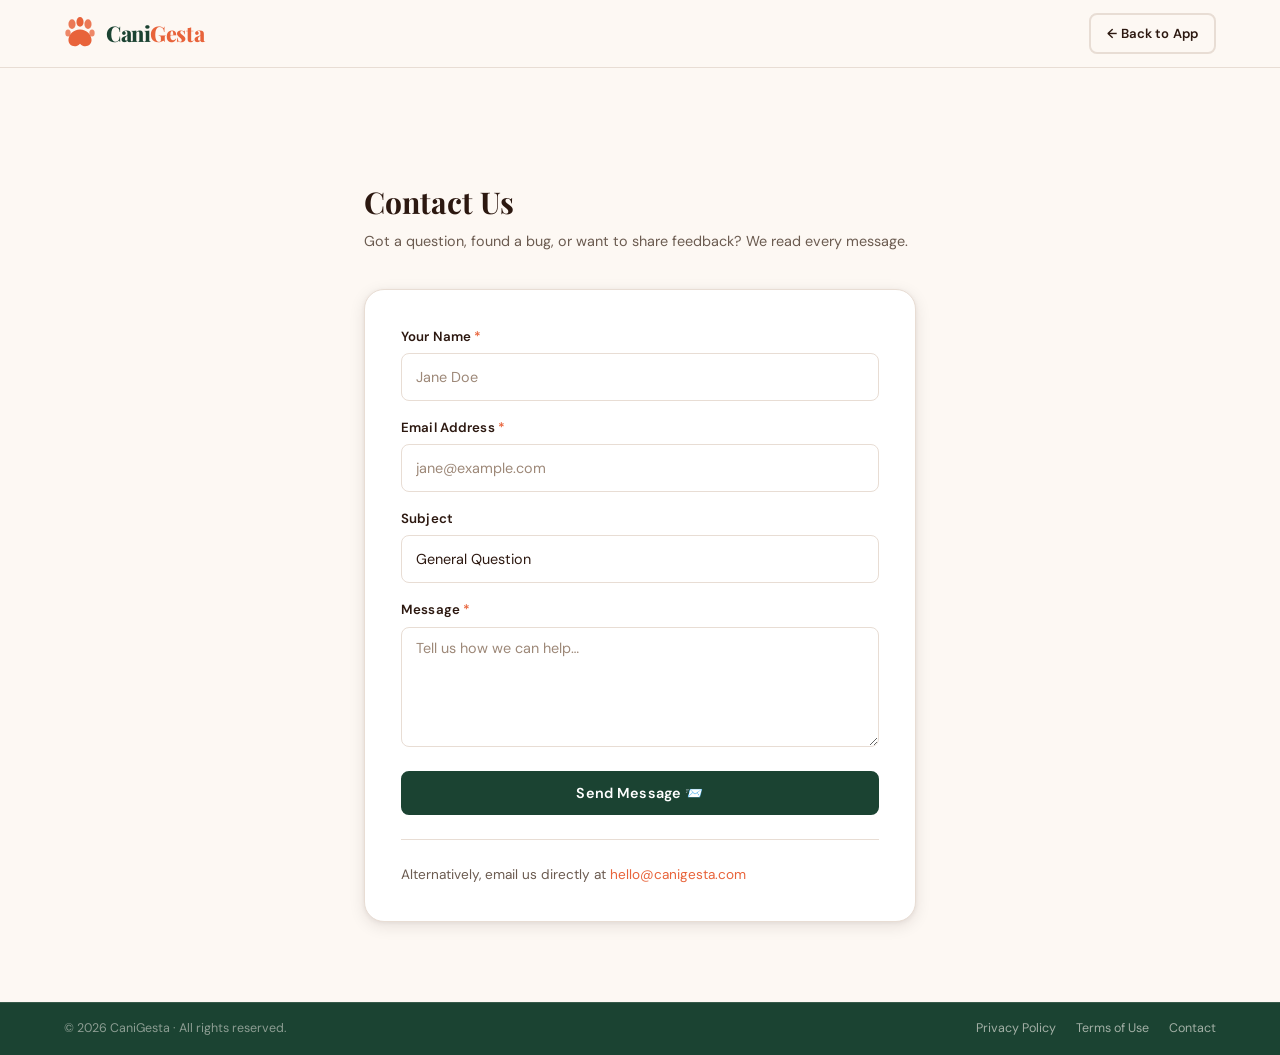
==== contact.html @ 827535c0 "fix: auth localStorage wiring, PDF export jsPDF, dynamic checklist with dates, sticky nav + mobile h" ====
<!DOCTYPE html>
<html lang="en">
<head>
  <meta charset="UTF-8">
  <meta name="viewport" content="width=device-width, initial-scale=1.0">
  <title>Contact Us — CaniGesta</title>
  <meta name="description" content="Get in touch with the CaniGesta team. Send us a message about your experience or any questions.">
  <link rel="canonical" href="https://dog-pregnancy-calculator.vercel.app/contact.html">
  <link rel="preconnect" href="https://fonts.googleapis.com">
  <link href="https://fonts.googleapis.com/css2?family=DM+Sans:wght@400;500;600&family=Playfair+Display:wght@700&display=swap" rel="stylesheet">
  <link rel="stylesheet" href="app.css">
</head>
<body class="light-mode">
  <nav class="navbar">
    <div class="nav-container">
      <a href="index.html" class="nav-logo" style="text-decoration:none;">
        <svg class="logo-paw" viewBox="0 0 36 36" fill="none" xmlns="http://www.w3.org/2000/svg">
          <ellipse cx="9" cy="8" rx="4" ry="5.5" fill="currentColor" opacity="0.85"/>
          <ellipse cx="18" cy="5.5" rx="4" ry="5.5" fill="currentColor"/>
          <ellipse cx="27" cy="8" rx="4" ry="5.5" fill="currentColor" opacity="0.85"/>
          <path d="M18 14C10.5 14 5 20 5 26C5 30 8 33 12 33C14 33 16 32 18 30C20 32 22 33 24 33C28 33 31 30 31 26C31 20 25.5 14 18 14Z" fill="currentColor"/>
          <ellipse cx="4.5" cy="18" rx="3" ry="4" fill="currentColor" opacity="0.75"/>
          <ellipse cx="31.5" cy="18" rx="3" ry="4" fill="currentColor" opacity="0.75"/>
        </svg>
        <span class="logo-text">Cani<span class="logo-accent">Gesta</span></span>
      </a>
      <a href="index.html" class="btn btn-ghost btn-sm" style="margin-left:auto;">← Back to App</a>
    </div>
  </nav>

  <main class="container" style="padding-top: calc(var(--nav-height) + 48px); padding-bottom: 80px; max-width: 600px;">
    <h1 style="margin-bottom: 8px;">Contact Us</h1>
    <p class="text-sub" style="margin-bottom: 36px;">Got a question, found a bug, or want to share feedback? We read every message.</p>

    <div class="panel-card card-shadow" style="padding: 36px;">
      <!-- Formspree endpoint — replace YOUR_FORM_ID with real Formspree ID -->
      <form id="contact-form" action="https://formspree.io/f/xkgwppbz" method="POST" class="calc-form">
        <div class="form-group">
          <label for="contact-name" class="form-label">Your Name <span class="required">*</span></label>
          <input type="text" id="contact-name" name="name" class="form-control" placeholder="Jane Doe" required>
        </div>
        <div class="form-group">
          <label for="contact-email" class="form-label">Email Address <span class="required">*</span></label>
          <input type="email" id="contact-email" name="email" class="form-control" placeholder="jane@example.com" required>
        </div>
        <div class="form-group">
          <label for="contact-subject" class="form-label">Subject</label>
          <select id="contact-subject" name="subject" class="form-control">
            <option value="General Question">General Question</option>
            <option value="Bug Report">Bug Report</option>
            <option value="Feature Request">Feature Request</option>
            <option value="PRO Billing">PRO Billing</option>
            <option value="Other">Other</option>
          </select>
        </div>
        <div class="form-group">
          <label for="contact-message" class="form-label">Message <span class="required">*</span></label>
          <textarea id="contact-message" name="message" class="form-control" rows="5" placeholder="Tell us how we can help…" required style="resize:vertical; min-height: 120px;"></textarea>
        </div>
        <button type="submit" class="btn btn-primary btn-full" style="margin-top: 8px;">Send Message 📨</button>
      </form>

      <div id="contact-success" class="email-success" style="display:none; margin-top: 16px;">
        🎉 <strong>Message sent!</strong> We'll get back to you within 24–48 hours.
      </div>

      <div style="margin-top: 24px; padding-top: 24px; border-top: 1px solid var(--color-border);">
        <p style="font-size: 0.85rem; color: var(--color-text-sub);">Alternatively, email us directly at <a href="mailto:hello@canigesta.com">hello@canigesta.com</a></p>
      </div>
    </div>
  </main>

  <footer class="site-footer" style="margin-top: 0;">
    <div class="footer-bottom">
      <div class="container footer-bottom-inner">
        <span>© 2026 CaniGesta · All rights reserved.</span>
        <div class="footer-bottom-links">
          <a href="privacy.html">Privacy Policy</a>
          <a href="terms.html">Terms of Use</a>
          <a href="contact.html">Contact</a>
        </div>
      </div>
    </div>
  </footer>

  <script>
    const saved = localStorage.getItem('cg_theme');
    if (saved === 'dark') document.body.classList.add('dark-mode');

    document.getElementById('contact-form').addEventListener('submit', function(e) {
      const btn = this.querySelector('button[type="submit"]');
      btn.textContent = 'Sending…';
      btn.disabled = true;
      // Show success after Formspree redirects (if AJAX not supported, it redirects)
      // For client-side success message:
      setTimeout(() => {
        this.style.display = 'none';
        document.getElementById('contact-success').style.display = 'block';
      }, 1000);
    });
  </script>
</body>
</html>
---- app.css ----
/* ================================================================
   CaniGesta — Premium Design System
   Items: 24 (dark mode), 37 (fonts), 38 (colors), 39 (a11y),
          40 (transitions), 41 (mobile), 42 (animations), 23 (print)
================================================================ */

/* ── FONTS ── */
@import url('https://fonts.googleapis.com/css2?family=DM+Sans:ital,opsz,wght@0,9..40,300;0,9..40,400;0,9..40,500;0,9..40,600;0,9..40,700;1,9..40,400&family=Playfair+Display:ital,wght@0,400;0,600;0,700;0,800;1,400;1,700&display=swap');

/* ── DESIGN TOKENS (Item 38) ── */
:root {
  /* Brand Colors */
  --color-primary:      #1B4332;
  --color-primary-dark: #0f2d20;
  --color-primary-light:#2d6a4f;
  --color-accent:       #E8633A;
  --color-accent-dark:  #c44f28;
  --color-accent-light: #f0845e;

  /* Background & Surface */
  --color-bg:           #FDF8F3;
  --color-bg-alt:       #F5EDE4;
  --color-surface:      #FFFFFF;
  --color-surface-alt:  #FDF8F3;
  --color-cream:        #FDF8F3;
  --color-cream-dark:   #EDE3DA;

  /* Text */
  --color-text:         #2C1810;
  --color-text-sub:     #6B5B50;
  --color-text-muted:   #9D8878;
  --color-text-inverse: #FDF8F3;

  /* Border */
  --color-border:       #E8DDD4;
  --color-border-light: #F0E8E0;

  /* Semantic */
  --color-green:        #1B4332;
  --color-orange:       #E8633A;
  --color-gold:         #D4A843;
  --color-blue:         #2D5986;
  --color-error:        #C0392B;
  --color-success:      #27AE60;

  /* Shadows */
  --shadow-sm:  0 1px 4px rgba(44,24,16,0.08), 0 0 1px rgba(44,24,16,0.04);
  --shadow-md:  0 4px 16px rgba(44,24,16,0.10), 0 1px 4px rgba(44,24,16,0.06);
  --shadow-lg:  0 8px 32px rgba(44,24,16,0.12), 0 2px 8px rgba(44,24,16,0.08);
  --shadow-xl:  0 20px 60px rgba(44,24,16,0.16), 0 4px 16px rgba(44,24,16,0.10);

  /* Layout */
  --nav-height:    68px;
  --radius-sm:     8px;
  --radius-md:     14px;
  --radius-lg:     20px;
  --radius-xl:     28px;
  --radius-full:   999px;
  --container-max: 1200px;
  --gap-sm:        12px;
  --gap-md:        24px;
  --gap-lg:        40px;

  /* Transitions (Item 40) */
  --transition:     all 0.2s ease;
  --transition-slow: all 0.35s cubic-bezier(0.4,0,0.2,1);
}

/* ── DARK MODE TOKENS (Item 24, 15) ── */
body.dark-mode {
  --color-bg:           #0F1A16;
  --color-bg-alt:       #111d14;
  --color-surface:      #1A2E25;
  --color-surface-alt:  #1C3526;
  --color-cream:        #1A2E25;
  --color-cream-dark:   #0f1e13;

  --color-text:         #F0EBE3;
  --color-text-sub:     #A8B8A0;
  --color-text-muted:   #7A9070;
  --color-text-inverse: #0F1A16;

  --color-border:       #2A4535;
  --color-border-light: #1C3526;

  --color-primary-light:#3d8a60;
  --color-cream-dark:   #162B1E;

  --shadow-sm:  0 1px 4px rgba(0,0,0,0.30);
  --shadow-md:  0 4px 16px rgba(0,0,0,0.35);
  --shadow-lg:  0 8px 32px rgba(0,0,0,0.40);
  --shadow-xl:  0 20px 60px rgba(0,0,0,0.50);
}

/* ── RESET ── */
*, *::before, *::after {
  box-sizing: border-box;
  margin: 0;
  padding: 0;
}

html {
  scroll-behavior: smooth;
  -webkit-text-size-adjust: 100%;
}

body {
  font-family: 'DM Sans', system-ui, -apple-system, sans-serif;
  font-size: 15px;
  line-height: 1.6;
  color: var(--color-text);
  background-color: var(--color-bg);
  transition: background-color 0.3s ease, color 0.3s ease;
  min-height: 100vh;
  padding-top: var(--nav-height);
}

h1, h2, h3, h4, h5, h6 {
  font-family: 'Playfair Display', Georgia, serif;
  font-weight: 700;
  line-height: 1.25;
  color: var(--color-text);
}

a { color: var(--color-accent); text-decoration: none; transition: var(--transition); }
a:hover { color: var(--color-accent-dark); }

button { font-family: 'DM Sans', sans-serif; cursor: pointer; border: none; background: none; }
input, select, textarea { font-family: 'DM Sans', sans-serif; }

img { max-width: 100%; height: auto; display: block; }

/* ── UTILITIES ── */
.container {
  max-width: var(--container-max);
  margin-inline: auto;
  padding-inline: 24px;
}

.text-center { text-align: center; }
.text-sub { color: var(--color-text-sub); font-size: 0.9rem; }
.flex { display: flex; }
.flex-center { display: flex; align-items: center; justify-content: center; }

.card-shadow {
  box-shadow: var(--shadow-md);
}

/* ── BADGE ── */
.badge {
  display: inline-flex;
  align-items: center;
  background: var(--color-primary);
  color: #fff;
  font-size: 0.75rem;
  font-weight: 700;
  padding: 3px 10px;
  border-radius: var(--radius-full);
  letter-spacing: 0.03em;
}

/* ── BUTTONS (Item 39: min 44px) ── */
.btn {
  display: inline-flex;
  align-items: center;
  justify-content: center;
  gap: 7px;
  min-height: 44px;
  padding: 11px 22px;
  border-radius: var(--radius-sm);
  font-size: 0.9rem;
  font-weight: 600;
  font-family: 'DM Sans', sans-serif;
  cursor: pointer;
  border: 2px solid transparent;
  transition: var(--transition);
  white-space: nowrap;
  text-decoration: none;
  letter-spacing: 0.01em;
}

.btn-sm { min-height: 38px; padding: 8px 16px; font-size: 0.82rem; }
.btn-lg { min-height: 52px; padding: 14px 30px; font-size: 1rem; }
.btn-full { width: 100%; }

.btn-primary {
  background: var(--color-primary);
  color: #fff;
  border-color: var(--color-primary);
}
.btn-primary:hover {
  background: var(--color-primary-dark);
  border-color: var(--color-primary-dark);
  transform: translateY(-1px);
  box-shadow: 0 6px 20px rgba(27,67,50,0.3);
}

.btn-accent {
  background: var(--color-accent);
  color: #fff;
  border-color: var(--color-accent);
}
.btn-accent:hover {
  background: var(--color-accent-dark);
  border-color: var(--color-accent-dark);
  transform: translateY(-1px);
  box-shadow: 0 6px 20px rgba(232,99,58,0.35);
}

.btn-ghost {
  background: transparent;
  color: var(--color-text);
  border-color: var(--color-border);
}
.btn-ghost:hover {
  background: var(--color-cream-dark);
  border-color: var(--color-text-sub);
}

.btn-pro {
  background: linear-gradient(135deg, var(--color-gold) 0%, #B8860B 100%);
  color: #fff;
  border: none;
  box-shadow: 0 2px 8px rgba(212,168,67,0.4);
}
.btn-pro:hover {
  transform: translateY(-1px);
  box-shadow: 0 5px 16px rgba(212,168,67,0.5);
}

.btn-close-modal { /* alias */ }

/* link buttons */
.link-btn {
  background: none;
  border: none;
  color: var(--color-accent);
  font-size: 0.85rem;
  cursor: pointer;
  padding: 0;
  font-family: 'DM Sans', sans-serif;
  transition: var(--transition);
  text-decoration: underline;
}
.link-btn:hover { color: var(--color-accent-dark); }

/* ============================================================
   NAVBAR (Items 1, 2, 6, 7)
============================================================ */
.navbar {
  position: fixed;
  top: 0;
  left: 0;
  width: 100%;
  z-index: 1000;
  height: var(--nav-height);
  background: rgba(253,248,243,0.92);
  backdrop-filter: blur(12px) saturate(180%);
  -webkit-backdrop-filter: blur(12px) saturate(180%);
  border-bottom: 1px solid var(--color-border);
  transition: background 0.3s ease, border-color 0.3s ease;
}

body.dark-mode .navbar {
  background: rgba(13,31,23,0.90);
  border-bottom-color: var(--color-border);
}

.nav-container {
  display: flex;
  align-items: center;
  gap: 16px;
  max-width: var(--container-max);
  margin-inline: auto;
  padding-inline: 24px;
  height: 100%;
}

/* Logo */
.nav-logo {
  display: flex;
  align-items: center;
  gap: 10px;
  cursor: pointer;
  text-decoration: none;
  flex-shrink: 0;
}
.logo-paw {
  width: 32px;
  height: 32px;
  color: var(--color-accent);
  transition: transform 0.3s ease;
}
.nav-logo:hover .logo-paw { transform: rotate(-12deg) scale(1.1); }
.logo-text {
  font-family: 'Playfair Display', serif;
  font-weight: 800;
  font-size: 1.35rem;
  color: var(--color-primary);
  letter-spacing: -0.02em;
}
body.dark-mode .logo-text { color: var(--color-text); }
.logo-accent { color: var(--color-accent); }

/* Nav Links */
.nav-links {
  display: flex;
  align-items: center;
  gap: 4px;
  flex: 1;
  margin-left: 8px;
}

.nav-link {
  background: none;
  border: none;
  color: var(--color-text-sub);
  font-size: 0.875rem;
  font-weight: 500;
  font-family: 'DM Sans', sans-serif;
  padding: 7px 14px;
  border-radius: var(--radius-sm);
  cursor: pointer;
  transition: var(--transition);
  white-space: nowrap;
  min-height: 36px;
}
.nav-link:hover { color: var(--color-text); background: var(--color-cream-dark); }
.nav-link.active {
  color: var(--color-primary);
  font-weight: 600;
  background: rgba(27,67,50,0.09);
}
body.dark-mode .nav-link.active {
  color: #7dd3a8;
  background: rgba(125,211,168,0.12);
}

/* Nav Actions */
.nav-actions {
  display: flex;
  align-items: center;
  gap: 8px;
  flex-shrink: 0;
}

.auth-box {
  display: flex;
  align-items: center;
  gap: 8px;
}

/* Auth User State */
.auth-user-pill {
  display: flex;
  align-items: center;
  gap: 8px;
}
.user-avatar-initials {
  width: 34px;
  height: 34px;
  border-radius: 50%;
  background: var(--color-primary);
  color: #fff;
  font-weight: 700;
  font-size: 0.8rem;
  display: flex;
  align-items: center;
  justify-content: center;
  cursor: pointer;
  letter-spacing: 0.05em;
}
.user-name-display {
  font-weight: 600;
  font-size: 0.85rem;
  color: var(--color-text);
}

/* Theme Toggle */
.theme-toggle {
  width: 38px;
  height: 38px;
  border-radius: var(--radius-full);
  background: var(--color-cream-dark);
  border: 1px solid var(--color-border);
  display: flex;
  align-items: center;
  justify-content: center;
  cursor: pointer;
  transition: var(--transition);
  color: var(--color-text);
  flex-shrink: 0;
}
.theme-toggle:hover { background: var(--color-border); transform: scale(1.08); }
.theme-toggle svg { width: 17px; height: 17px; }

/* Hamburger */
.hamburger {
  display: none;
  flex-direction: column;
  gap: 5px;
  width: 38px;
  height: 38px;
  align-items: center;
  justify-content: center;
  border-radius: var(--radius-sm);
  border: 1px solid var(--color-border);
  background: var(--color-surface);
  cursor: pointer;
  flex-shrink: 0;
}
.hamburger span {
  display: block;
  width: 20px;
  height: 2px;
  background: var(--color-text);
  border-radius: 2px;
  transition: var(--transition);
}

/* Mobile Menu Drawer */
.mobile-menu {
  display: none;
  flex-direction: column;
  background: var(--color-surface);
  border-top: 1px solid var(--color-border);
  padding: 12px 24px 20px;
  gap: 4px;
}
.mobile-menu.open { display: flex; }
.mobile-menu .nav-link {
  text-align: left;
  padding: 10px 14px;
  font-size: 1rem;
}
.mobile-divider {
  border: none;
  border-top: 1px solid var(--color-border);
  margin: 8px 0;
}
.mobile-auth-box {
  display: flex;
  gap: 10px;
  padding-top: 4px;
}
.mobile-auth-box .btn { flex: 1; }

/* ============================================================
   HERO SECTION (Item 25, 42)
============================================================ */
.hero-section {
  position: relative;
  padding-top: 40px;
  padding-bottom: 72px;
  overflow: hidden;
  background: linear-gradient(165deg, #FDF8F3 0%, #F0E8DC 50%, #E8DDD4 100%);
}

body.dark-mode .hero-section {
  background: linear-gradient(165deg, #0D1F17 0%, #111d14 50%, #0a1810 100%);
}

.hero-bg-pattern {
  position: absolute;
  inset: 0;
  background-image:
    radial-gradient(circle at 20% 30%, rgba(232,99,58,0.07) 0%, transparent 50%),
    radial-gradient(circle at 80% 70%, rgba(27,67,50,0.06) 0%, transparent 50%);
  pointer-events: none;
}

.hero-container {
  display: grid;
  grid-template-columns: 1fr 1fr;
  gap: 48px;
  align-items: center;
}

.hero-content { }

.hero-badge {
  display: inline-flex;
  align-items: center;
  gap: 8px;
  background: rgba(27,67,50,0.09);
  border: 1px solid rgba(27,67,50,0.18);
  color: var(--color-primary);
  font-size: 0.78rem;
  font-weight: 600;
  padding: 6px 14px;
  border-radius: var(--radius-full);
  margin-bottom: 20px;
  letter-spacing: 0.04em;
  text-transform: uppercase;
}
body.dark-mode .hero-badge {
  background: rgba(125,211,168,0.12);
  border-color: rgba(125,211,168,0.25);
  color: #7dd3a8;
}
.badge-dot {
  width: 7px; height: 7px;
  background: var(--color-accent);
  border-radius: 50%;
  animation: pulse-dot 2s infinite;
}
@keyframes pulse-dot {
  0%, 100% { opacity: 1; transform: scale(1); }
  50% { opacity: 0.6; transform: scale(0.75); }
}

.hero-headline {
  font-family: 'Playfair Display', serif;
  font-size: clamp(2.2rem, 5vw, 3.4rem);
  font-weight: 800;
  color: var(--color-text);
  line-height: 1.15;
  letter-spacing: -0.02em;
  margin-bottom: 18px;
}

.hero-subheadline {
  font-size: 1.05rem;
  color: var(--color-text-sub);
  line-height: 1.7;
  max-width: 500px;
  margin-bottom: 28px;
}

.hero-cta-row {
  display: flex;
  gap: 12px;
  flex-wrap: wrap;
  margin-bottom: 28px;
}

.social-proof {
  display: flex;
  align-items: center;
  gap: 12px;
}
.avatar-stack {
  display: flex;
}
.avatar-mini {
  width: 32px; height: 32px;
  background: var(--color-primary);
  border: 2px solid var(--color-bg);
  border-radius: 50%;
  font-size: 0.9rem;
  display: flex;
  align-items: center;
  justify-content: center;
  margin-left: -8px;
}
.avatar-stack .avatar-mini:first-child { margin-left: 0; }
.proof-text { font-size: 0.875rem; color: var(--color-text-sub); }
.proof-text strong { color: var(--color-text); }

/* Hero Graphic */
.hero-graphic {
  position: relative;
  display: flex;
  align-items: center;
  justify-content: center;
}

.hero-paw-bg {
  position: absolute;
  width: 200px; height: 200px;
  opacity: 0.5;
  animation: spin-slow 40s linear infinite;
}
@keyframes spin-slow {
  from { transform: rotate(0deg); }
  to { transform: rotate(360deg); }
}

.hero-card-float {
  background: var(--color-surface);
  border-radius: var(--radius-lg);
  padding: 24px 28px;
  box-shadow: var(--shadow-xl);
  border: 1px solid var(--color-border);
  width: 280px;
  position: relative;
  z-index: 2;
  animation: float-card 4s ease-in-out infinite;
}
@keyframes float-card {
  0%, 100% { transform: translateY(0px); }
  50% { transform: translateY(-10px); }
}

.hf-week {
  font-size: 0.72rem;
  font-weight: 700;
  text-transform: uppercase;
  letter-spacing: 0.08em;
  color: var(--color-accent);
  margin-bottom: 6px;
}
.hf-dog {
  font-family: 'Playfair Display', serif;
  font-size: 1.2rem;
  font-weight: 700;
  color: var(--color-text);
  margin-bottom: 10px;
}
.hf-bar {
  height: 8px;
  background: var(--color-cream-dark);
  border-radius: var(--radius-full);
  margin-bottom: 8px;
  overflow: hidden;
}
.hf-fill {
  height: 100%;
  background: linear-gradient(90deg, var(--color-primary) 0%, var(--color-accent) 100%);
  border-radius: var(--radius-full);
}
.hf-due {
  font-size: 0.8rem;
  color: var(--color-text-sub);
  margin-bottom: 12px;
}
.hf-items {
  display: flex;
  gap: 8px;
  flex-wrap: wrap;
}
.hf-item {
  font-size: 0.73rem;
  font-weight: 600;
  padding: 4px 10px;
  border-radius: var(--radius-full);
  background: var(--color-cream-dark);
  color: var(--color-text-sub);
}
.hf-item.done { background: rgba(27,67,50,0.12); color: var(--color-primary); }
.hf-item.upcoming { background: rgba(232,99,58,0.1); color: var(--color-accent); }

/* Staggered Fade-in Animations (Item 42) */
.fade-in-1, .fade-in-2, .fade-in-3, .fade-in-4, .fade-in-5 {
  animation: fadeInUp 0.7s ease both;
}
.fade-in-1 { animation-delay: 0.05s; }
.fade-in-2 { animation-delay: 0.15s; }
.fade-in-3 { animation-delay: 0.25s; }
.fade-in-4 { animation-delay: 0.38s; }
.fade-in-5 { animation-delay: 0.52s; }

@keyframes fadeInUp {
  from { opacity: 0; transform: translateY(22px); }
  to   { opacity: 1; transform: translateY(0); }
}

/* ============================================================
   VET BADGE (Item 26)
============================================================ */
.vet-badge-bar {
  background: var(--color-surface);
  border-bottom: 1px solid var(--color-border);
  padding: 16px 0;
}

.vet-badge-inner {
  display: flex;
  align-items: center;
  gap: 16px;
  background: var(--color-surface);
  border: 1px solid var(--color-border);
  border-radius: var(--radius-md);
  padding: 14px 24px;
  max-width: 700px;
  margin: 0 auto;
  transition: var(--transition);
}
.vet-badge-inner:hover { box-shadow: var(--shadow-lg); }

.vet-avatar-circle {
  width: 48px; height: 48px;
  min-width: 48px;
  border-radius: 50%;
  background: linear-gradient(135deg, var(--color-primary) 0%, var(--color-primary-light) 100%);
  color: #fff;
  font-weight: 700;
  font-size: 1rem;
  display: flex;
  align-items: center;
  justify-content: center;
  letter-spacing: 0.05em;
}

.vet-info { flex: 1; }
.vet-stars { color: var(--color-gold); font-size: 1rem; letter-spacing: 2px; }
.vet-name { font-size: 0.88rem; color: var(--color-text); margin: 1px 0; }
.vet-title { font-size: 0.78rem; color: var(--color-text-sub); }

.vet-verified-badge {
  display: flex;
  align-items: center;
  gap: 5px;
  background: rgba(27,67,50,0.09);
  color: var(--color-primary);
  font-size: 0.75rem;
  font-weight: 700;
  padding: 6px 12px;
  border-radius: var(--radius-full);
  letter-spacing: 0.03em;
  white-space: nowrap;
}
body.dark-mode .vet-verified-badge {
  background: rgba(125,211,168,0.15);
  color: #7dd3a8;
}

/* ============================================================
   MAIN CONTENT + TABS
============================================================ */
.main-content {
  padding-top: 48px;
  padding-bottom: 60px;
}

/* Tab Views */
.tab-view { display: none; }
.tab-view.active { display: block; }

/* ── CALCULATOR TAB (Items 14-20) ── */
.calc-grid {
  display: grid;
  grid-template-columns: 1fr 1fr;
  gap: 24px;
  margin-bottom: 28px;
}

/* Panel Card */
.panel-card {
  background: var(--color-surface);
  border: 1px solid var(--color-border);
  border-radius: var(--radius-lg);
  padding: 28px;
  transition: var(--transition-slow);
}

.card-header {
  display: flex;
  align-items: flex-start;
  gap: 14px;
  margin-bottom: 24px;
}
.card-header.border-bottom {
  padding-bottom: 16px;
  border-bottom: 1px solid var(--color-border);
}
.header-icon {
  font-size: 1.4rem;
  line-height: 1;
  margin-top: 2px;
}
.card-header h2 { font-size: 1.3rem; }
.card-header h3 { font-size: 1.1rem; }
.card-header p { font-size: 0.83rem; color: var(--color-text-sub); margin-top: 2px; }

/* Form elements */
.calc-form { display: flex; flex-direction: column; gap: 16px; }
.auth-form { gap: 14px; }

.form-group { display: flex; flex-direction: column; gap: 6px; }

.form-label {
  font-size: 0.83rem;
  font-weight: 600;
  color: var(--color-text);
  letter-spacing: 0.01em;
}
.required { color: var(--color-accent); }
.optional { color: var(--color-text-muted); font-weight: 400; font-size: 0.8em; }

.form-control {
  width: 100%;
  min-height: 48px; /* Item 41 */
  padding: 11px 14px;
  border: 1.5px solid var(--color-border);
  border-radius: var(--radius-sm);
  font-size: 0.9rem;
  font-family: 'DM Sans', sans-serif;
  color: var(--color-text);
  background: var(--color-surface);
  transition: var(--transition);
  outline: none;
  appearance: none;
}
.form-control:focus {
  border-color: var(--color-primary);
  box-shadow: 0 0 0 3px rgba(27,67,50,0.12);
}
.form-control::placeholder { color: var(--color-text-muted); }

.select-wrap { position: relative; }
.select-wrap::after {
  content: '▾';
  position: absolute;
  right: 14px;
  top: 50%;
  transform: translateY(-50%);
  color: var(--color-text-sub);
  pointer-events: none;
  font-size: 1rem;
}
.select-wrap .form-control { padding-right: 36px; cursor: pointer; }

.help-text { font-size: 0.78rem; color: var(--color-text-muted); }

/* Range Slider */
.slider-header { display: flex; align-items: center; justify-content: space-between; }
.form-range {
  width: 100%;
  height: 6px;
  appearance: none;
  background: var(--color-cream-dark);
  border-radius: var(--radius-full);
  outline: none;
  cursor: pointer;
  margin-block: 6px;
}
.form-range::-webkit-slider-thumb {
  appearance: none;
  width: 20px; height: 20px;
  border-radius: 50%;
  background: var(--color-primary);
  border: 3px solid var(--color-surface);
  box-shadow: 0 2px 6px rgba(27,67,50,0.3);
  cursor: pointer;
}
.form-range::-moz-range-thumb {
  width: 20px; height: 20px;
  border-radius: 50%;
  background: var(--color-primary);
  border: 3px solid var(--color-surface);
  cursor: pointer;
}
.range-labels {
  display: flex;
  justify-content: space-between;
  font-size: 0.75rem;
  color: var(--color-text-muted);
}

/* Form Actions */
.form-actions {
  display: flex;
  gap: 10px;
  margin-top: 4px;
}

/* ── EMPTY STATE ── */
.empty-state {
  display: flex;
  flex-direction: column;
  align-items: center;
  text-align: center;
  padding: 40px 20px;
  gap: 12px;
}
.empty-illustration svg { width: 110px; height: 110px; }
.empty-state h3 { font-size: 1.1rem; color: var(--color-text); }
.empty-state p { font-size: 0.875rem; color: var(--color-text-sub); max-width: 300px; }

/* ── RESULTS PANEL ── */
.results-header {
  display: flex;
  align-items: flex-start;
  justify-content: space-between;
  gap: 12px;
  margin-bottom: 20px;
}
.results-header h2 { font-size: 1.4rem; }
.results-header .text-sub { font-size: 0.83rem; margin-top: 3px; }
.week-badge {
  background: var(--color-accent);
  color: #fff;
  font-size: 0.78rem;
  font-weight: 700;
  padding: 5px 12px;
  border-radius: var(--radius-full);
  white-space: nowrap;
  letter-spacing: 0.04em;
}

/* Progress Bar */
.progress-section { margin-bottom: 20px; }
.progress-meta {
  display: flex;
  justify-content: space-between;
  font-size: 0.8rem;
  color: var(--color-text-sub);
  margin-bottom: 8px;
}
.progress-pct { font-weight: 700; color: var(--color-primary); }
.progress-track {
  position: relative;
  height: 12px;
  background: var(--color-cream-dark);
  border-radius: var(--radius-full);
  overflow: visible;
}
.progress-fill {
  height: 100%;
  background: linear-gradient(90deg, var(--color-primary) 0%, var(--color-accent) 100%);
  border-radius: var(--radius-full);
  transition: width 0.8s cubic-bezier(0.4,0,0.2,1);
  position: relative;
}
.progress-runner {
  position: absolute;
  top: 50%;
  transform: translate(-50%, -50%);
  font-size: 1.1rem;
  transition: left 0.8s cubic-bezier(0.4,0,0.2,1);
  z-index: 2;
  filter: drop-shadow(0 2px 4px rgba(0,0,0,0.2));
}
.progress-labels {
  display: flex;
  justify-content: space-between;
  font-size: 0.75rem;
  color: var(--color-text-muted);
  margin-top: 6px;
}

/* Metrics Grid (Items 19) */
.metrics-grid {
  display: grid;
  grid-template-columns: 1fr 1fr;
  gap: 12px;
  margin-bottom: 20px;
}
.metric-card {
  padding: 14px;
  border-radius: var(--radius-md);
  border: 1px solid var(--color-border);
  background: var(--color-surface-alt);
}
.metric-orange { border-color: rgba(232,99,58,0.25); background: rgba(232,99,58,0.05); }
.metric-green  { border-color: rgba(27,67,50,0.2);  background: rgba(27,67,50,0.05); }
.metric-cream  { border-color: var(--color-border); background: var(--color-cream-dark); }
.metric-blue   { border-color: rgba(45,89,134,0.2); background: rgba(45,89,134,0.05); }

.metric-label {
  font-size: 0.67rem;
  font-weight: 700;
  letter-spacing: 0.08em;
  text-transform: uppercase;
  color: var(--color-text-muted);
  margin-bottom: 4px;
}
.metric-value {
  font-family: 'Playfair Display', serif;
  font-size: 1.05rem;
  font-weight: 700;
  color: var(--color-text);
  line-height: 1.3;
}
.metric-sub {
  font-size: 0.75rem;
  color: var(--color-text-sub);
  margin-top: 2px;
}

/* Results Actions */
.results-actions {
  display: flex;
  flex-wrap: wrap;
  gap: 10px;
}

/* ── EXTENDED OUTPUTS ── */
.extended-row {
  display: grid;
  grid-template-columns: 1fr 320px;
  gap: 24px;
  margin-bottom: 24px;
}
.flex-grow { flex: 1 1 0; }
.flex-narrow { flex: 0 0 320px; }

/* ── CHECKLIST (Item 17) ── */
#checklist-items-wrap { padding-top: 8px; }

.checklist-row {
  display: flex;
  align-items: flex-start;
  gap: 14px;
  padding: 14px 16px;
  border-radius: var(--radius-md);
  border: 1px solid var(--color-border);
  margin-bottom: 10px;
  transition: var(--transition);
}
.checklist-row:hover { border-color: var(--color-primary); box-shadow: var(--shadow-sm); }

.checklist-row.status-done { background: rgba(27,67,50,0.04); border-color: rgba(27,67,50,0.2); }
.checklist-row.status-due { background: rgba(232,99,58,0.05); border-color: rgba(232,99,58,0.3); animation: pulse-border 2s infinite; }
.checklist-row.status-upcoming { background: var(--color-surface); }

@keyframes pulse-border {
  0%, 100% { border-color: rgba(232,99,58,0.3); }
  50% { border-color: rgba(232,99,58,0.7); box-shadow: 0 0 0 3px rgba(232,99,58,0.1); }
}

.chk-icon { font-size: 1.4rem; flex-shrink: 0; line-height: 1; }
.chk-body { flex: 1; }
.chk-top { display: flex; align-items: center; justify-content: space-between; gap: 8px; flex-wrap: wrap; }
.chk-title { font-size: 0.875rem; font-weight: 600; color: var(--color-text); }
.chk-date { font-size: 0.75rem; color: var(--color-text-sub); font-weight: 500; }
.chk-desc { font-size: 0.8rem; color: var(--color-text-sub); margin-top: 3px; }
.chk-tag { display: inline-block; font-size: 0.68rem; font-weight: 700; padding: 2px 8px; border-radius: var(--radius-full); margin-top: 6px; letter-spacing: 0.05em; text-transform: uppercase; }
.tag-done     { background: rgba(27,67,50,0.12);  color: var(--color-primary); }
.tag-due      { background: rgba(232,99,58,0.15); color: var(--color-accent); }
.tag-upcoming { background: var(--color-cream-dark); color: var(--color-text-muted); }

/* ── EMAIL SIGNUP (Item 22) ── */
.email-desc { font-size: 0.85rem; color: var(--color-text-sub); margin-bottom: 14px; line-height: 1.6; }
.email-form { display: flex; flex-direction: column; gap: 10px; }
.email-success {
  background: rgba(27,67,50,0.08);
  border: 1px solid rgba(27,67,50,0.2);
  border-radius: var(--radius-md);
  padding: 12px 16px;
  font-size: 0.85rem;
  color: var(--color-primary);
  margin-top: 10px;
  line-height: 1.5;
}
body.dark-mode .email-success {
  background: rgba(125,211,168,0.1);
  border-color: rgba(125,211,168,0.25);
  color: #7dd3a8;
}

/* ── TIMELINE (Items 18) ── */
.timeline-section { margin-top: 0; }
.timeline-accordion { padding-top: 8px; }

.t-week-card {
  border: 1px solid var(--color-border);
  border-radius: var(--radius-md);
  margin-bottom: 10px;
  overflow: hidden;
  transition: var(--transition);
}
.t-week-card:hover { border-color: var(--color-primary); }
.t-week-card.current-week { border-color: var(--color-accent); box-shadow: 0 0 0 2px rgba(232,99,58,0.15); }
.t-week-card.open { border-color: var(--color-primary); box-shadow: var(--shadow-sm); }

.t-week-header {
  display: flex;
  align-items: center;
  gap: 12px;
  padding: 14px 18px;
  cursor: pointer;
  background: var(--color-surface);
  transition: var(--transition);
  width: 100%;
  text-align: left;
  border: none;
  font-family: 'DM Sans', sans-serif;
}
.t-week-header:hover { background: var(--color-surface-alt); }

/* Pulsing current week dot (Item 18) */
.current-pulse {
  display: inline-block;
  width: 10px; height: 10px;
  border-radius: 50%;
  background: var(--color-accent);
  flex-shrink: 0;
  animation: pulse-glow 1.5s ease-in-out infinite;
}
@keyframes pulse-glow {
  0%, 100% { box-shadow: 0 0 0 0 rgba(232,99,58,0.5); }
  50% { box-shadow: 0 0 0 6px rgba(232,99,58,0); }
}

.t-week-num {
  font-size: 0.72rem;
  font-weight: 700;
  text-transform: uppercase;
  letter-spacing: 0.08em;
  color: var(--color-text-muted);
  min-width: 60px;
}
.t-week-title { font-weight: 600; font-size: 0.9rem; color: var(--color-text); flex: 1; }
.t-week-dates { font-size: 0.75rem; color: var(--color-text-sub); white-space: nowrap; }
.t-chevron { color: var(--color-text-muted); transition: transform 0.25s ease; font-size: 0.8rem; }
.t-week-card.open .t-chevron { transform: rotate(180deg); }

.t-week-body {
  max-height: 0;
  overflow: hidden;
  transition: max-height 0.35s cubic-bezier(0.4,0,0.2,1);
}
.t-week-card.open .t-week-body { max-height: 400px; }

.t-week-content {
  padding: 0 18px 16px;
  border-top: 1px solid var(--color-border);
  background: var(--color-surface-alt);
}
.t-week-desc { font-size: 0.875rem; color: var(--color-text); line-height: 1.65; padding-top: 14px; margin-bottom: 12px; }
.t-week-clinical {
  background: rgba(27,67,50,0.06);
  border-left: 3px solid var(--color-primary);
  padding: 10px 14px;
  border-radius: 0 var(--radius-sm) var(--radius-sm) 0;
  font-size: 0.8rem;
  color: var(--color-text-sub);
  line-height: 1.6;
}
body.dark-mode .t-week-clinical {
  background: rgba(125,211,168,0.08);
  border-left-color: #7dd3a8;
}

/* ── MY LITTERS TAB (Item 12) ── */
.tab-header-row {
  display: flex;
  align-items: flex-start;
  justify-content: space-between;
  gap: 16px;
  margin-bottom: 28px;
  flex-wrap: wrap;
}
.tab-header-row h2 { font-size: 1.6rem; }

.litters-grid {
  display: grid;
  grid-template-columns: repeat(auto-fill, minmax(280px, 1fr));
  gap: 20px;
}

.litter-card {
  background: var(--color-surface);
  border: 1px solid var(--color-border);
  border-radius: var(--radius-lg);
  padding: 22px;
  transition: var(--transition-slow);
}
.litter-card:hover { box-shadow: var(--shadow-lg); transform: translateY(-3px); }

.l-top { display: flex; justify-content: space-between; align-items: flex-start; margin-bottom: 16px; }
.l-dog-name { font-size: 1.1rem; font-weight: 700; color: var(--color-text); }
.l-breed { font-size: 0.78rem; color: var(--color-text-sub); }

.l-dates-row { display: flex; justify-content: space-between; margin-bottom: 14px; }
.l-dates-row span { display: block; font-size: 0.7rem; color: var(--color-text-muted); text-transform: uppercase; letter-spacing: 0.06em; margin-bottom: 2px; }
.l-dates-row strong { font-size: 0.9rem; color: var(--color-text); }

.l-progress { margin-bottom: 14px; }
.l-progress-header { display: flex; justify-content: space-between; font-size: 0.75rem; color: var(--color-text-sub); margin-bottom: 6px; }
.l-track { height: 6px; background: var(--color-cream-dark); border-radius: var(--radius-full); overflow: hidden; }
.l-fill { height: 100%; background: linear-gradient(90deg, var(--color-primary), var(--color-accent)); border-radius: var(--radius-full); }

.l-actions { display: flex; gap: 8px; margin-top: 12px; }
.l-actions .btn { flex: 1; font-size: 0.8rem; }

/* ── COST ESTIMATOR TAB ── */
.cost-grid {
  display: grid;
  grid-template-columns: 1fr 1fr;
  gap: 24px;
}
.cost-results-panel { }
.cost-big-numbers {
  display: flex;
  flex-direction: column;
  gap: 14px;
  margin: 20px 0;
}
.cost-big-card {
  background: var(--color-surface-alt);
  border: 1px solid var(--color-border);
  border-radius: var(--radius-md);
  padding: 18px;
}
.cost-big-card.cost-secondary { background: rgba(27,67,50,0.04); border-color: rgba(27,67,50,0.15); }
.cost-label { display: block; font-size: 0.68rem; font-weight: 700; letter-spacing: 0.08em; text-transform: uppercase; color: var(--color-text-muted); margin-bottom: 6px; }
.cost-big-val { display: block; font-family: 'Playfair Display', serif; font-size: 2.2rem; font-weight: 800; color: var(--color-accent); }
.cost-mid-val { display: block; font-family: 'Playfair Display', serif; font-size: 1.6rem; font-weight: 700; color: var(--color-primary); }
.cost-desc { font-size: 0.78rem; color: var(--color-text-sub); margin-top: 4px; }

.budget-breakdown h4 { font-size: 0.9rem; margin-bottom: 10px; }
.breakdown-list { list-style: none; display: flex; flex-direction: column; gap: 8px; }
.breakdown-list li { display: flex; justify-content: space-between; align-items: center; font-size: 0.85rem; color: var(--color-text-sub); padding: 8px 12px; background: var(--color-surface-alt); border-radius: var(--radius-sm); }
.breakdown-list li strong { color: var(--color-text); font-weight: 700; }

/* ============================================================
   TESTIMONIALS (Item 27)
============================================================ */
.testimonials-section {
  padding: 60px 0 48px;
  border-top: 1px solid var(--color-border);
  margin-top: 48px;
}
.section-header { margin-bottom: 36px; }
.section-title { font-size: clamp(1.6rem, 3vw, 2.2rem); margin-bottom: 10px; }
.section-subtitle { font-size: 1rem; color: var(--color-text-sub); max-width: 500px; margin: 0 auto; }

.testimonials-grid {
  display: grid;
  grid-template-columns: repeat(3, 1fr);
  gap: 20px;
}

.testimonial-card {
  background: var(--color-surface);
  border: 1px solid var(--color-border);
  border-radius: var(--radius-lg);
  padding: 24px;
  transition: var(--transition-slow);
}
.testimonial-card:hover { transform: translateY(-4px); box-shadow: var(--shadow-lg); }

.t-stars { color: var(--color-gold); font-size: 1rem; letter-spacing: 2px; margin-bottom: 12px; }
.t-quote {
  font-size: 0.9rem;
  color: var(--color-text);
  line-height: 1.7;
  font-style: italic;
  margin-bottom: 18px;
}
.t-author { display: flex; align-items: center; gap: 12px; }
.t-avatar {
  width: 38px; height: 38px;
  border-radius: 50%;
  background: linear-gradient(135deg, var(--color-primary) 0%, var(--color-primary-light) 100%);
  color: #fff;
  font-weight: 700;
  font-size: 0.85rem;
  display: flex;
  align-items: center;
  justify-content: center;
  flex-shrink: 0;
}
.t-name { font-weight: 700; font-size: 0.875rem; color: var(--color-text); display: block; }
.t-info { font-size: 0.75rem; color: var(--color-text-sub); display: block; }

/* ============================================================
   FOUNDER / ABOUT (Item 28)
============================================================ */
.founder-section {
  background: var(--color-surface);
  border: 1px solid var(--color-border);
  border-radius: var(--radius-xl);
  margin: 0 0 48px;
  overflow: hidden;
}
.founder-inner {
  display: flex;
  gap: 40px;
  padding: 40px;
  align-items: flex-start;
}
.founder-avatar-col {
  display: flex;
  flex-direction: column;
  align-items: center;
  gap: 8px;
  flex-shrink: 0;
}
.founder-avatar {
  width: 70px; height: 70px;
  border-radius: 50%;
  background: linear-gradient(135deg, var(--color-accent) 0%, var(--color-accent-dark) 100%);
  color: #fff;
  font-family: 'Playfair Display', serif;
  font-size: 1.8rem;
  font-weight: 700;
  display: flex;
  align-items: center;
  justify-content: center;
}
.founder-tag { font-size: 0.72rem; color: var(--color-text-muted); text-align: center; }
.founder-content h2 { font-size: 1.5rem; margin-bottom: 16px; }
.founder-content p { font-size: 0.9rem; color: var(--color-text-sub); line-height: 1.75; margin-bottom: 12px; }
.founder-sig { font-style: italic; color: var(--color-text); }

/* ============================================================
   MOBILE STICKY CTA
============================================================ */
.mobile-cta-sticky {
  display: none;
  position: fixed;
  bottom: 0; left: 0; right: 0;
  background: var(--color-surface);
  border-top: 1px solid var(--color-border);
  padding: 12px 20px;
  z-index: 900;
  align-items: center;
  justify-content: space-between;
  gap: 12px;
  box-shadow: 0 -4px 20px rgba(0,0,0,0.1);
}
.mcta-text { display: flex; flex-direction: column; }
.mcta-text strong { font-size: 0.9rem; color: var(--color-text); }
.mcta-text span { font-size: 0.75rem; color: var(--color-text-sub); }

/* ============================================================
   SITE FOOTER (Items 34-36)
============================================================ */
.site-footer {
  background: var(--color-primary);
  color: var(--color-text-inverse);
}

.footer-main {
  display: grid;
  grid-template-columns: 1.2fr 1fr 1fr;
  gap: 40px;
  padding-top: 56px;
  padding-bottom: 48px;
}

.footer-col { }
.footer-col-title {
  font-size: 0.75rem;
  font-weight: 700;
  text-transform: uppercase;
  letter-spacing: 0.1em;
  color: rgba(253,248,243,0.55);
  margin-bottom: 16px;
  font-family: 'DM Sans', sans-serif;
}

/* Footer brand */
.footer-logo {
  display: flex;
  align-items: center;
  gap: 10px;
  margin-bottom: 12px;
}
.footer-logo .logo-paw { width: 28px; height: 28px; color: var(--color-accent); }
.footer-logo-text {
  font-family: 'Playfair Display', serif;
  font-size: 1.2rem;
  font-weight: 800;
  color: #fff;
}
.footer-tagline { font-size: 0.875rem; color: rgba(253,248,243,0.7); line-height: 1.6; margin-bottom: 10px; max-width: 260px; }
.footer-love { font-size: 0.82rem; color: rgba(253,248,243,0.5); }

/* Footer nav */
.footer-nav { display: flex; flex-direction: column; gap: 6px; }
.footer-link {
  color: rgba(253,248,243,0.72);
  font-size: 0.875rem;
  padding: 4px 0;
  cursor: pointer;
  background: none;
  border: none;
  text-align: left;
  font-family: 'DM Sans', sans-serif;
  transition: var(--transition);
  display: block;
  text-decoration: none;
}
.footer-link:hover { color: #fff; transform: translateX(3px); }
.footer-coming-soon { cursor: default; }
.footer-coming-soon:hover { transform: none; }
.soon-tag {
  background: rgba(232,99,58,0.3);
  color: var(--color-accent-light);
  font-size: 0.65rem;
  padding: 1px 6px;
  border-radius: var(--radius-full);
  margin-left: 5px;
  font-weight: 700;
  vertical-align: middle;
}

/* Social icons */
.social-icons { display: flex; gap: 10px; flex-wrap: wrap; margin-top: 4px; }
.social-icon {
  width: 36px; height: 36px;
  background: rgba(253,248,243,0.1);
  border-radius: var(--radius-sm);
  display: flex;
  align-items: center;
  justify-content: center;
  transition: var(--transition);
  color: rgba(253,248,243,0.75);
}
.social-icon svg { width: 16px; height: 16px; }
.social-icon:hover { background: var(--color-accent); color: #fff; transform: translateY(-2px); }

/* Footer bottom bar */
.footer-bottom {
  border-top: 1px solid rgba(253,248,243,0.12);
}
.footer-bottom-inner {
  display: flex;
  justify-content: space-between;
  align-items: center;
  padding-block: 16px;
  gap: 16px;
  flex-wrap: wrap;
  font-size: 0.78rem;
  color: rgba(253,248,243,0.5);
}
.footer-bottom-links { display: flex; gap: 20px; }
.footer-bottom-links a { color: rgba(253,248,243,0.6); font-size: 0.78rem; transition: var(--transition); }
.footer-bottom-links a:hover { color: #fff; }

/* ============================================================
   MODALS
============================================================ */
.modal-overlay {
  display: none;
  position: fixed;
  inset: 0;
  background: rgba(0,0,0,0.55);
  z-index: 1100;
  align-items: center;
  justify-content: center;
  padding: 20px;
  backdrop-filter: blur(4px);
  animation: modal-bg-in 0.2s ease;
}
.modal-overlay.open {
  display: flex;
}
@keyframes modal-bg-in {
  from { opacity: 0; }
  to { opacity: 1; }
}

.modal-box {
  background: var(--color-surface);
  border: 1px solid var(--color-border);
  border-radius: var(--radius-xl);
  padding: 36px;
  width: 100%;
  max-width: 480px;
  position: relative;
  box-shadow: var(--shadow-xl);
  max-height: 90vh;
  overflow-y: auto;
  animation: modal-in 0.25s cubic-bezier(0.34,1.56,0.64,1);
}
@keyframes modal-in {
  from { opacity: 0; transform: scale(0.92) translateY(20px); }
  to   { opacity: 1; transform: scale(1) translateY(0); }
}

.pricing-modal { max-width: 820px; }

.modal-close {
  position: absolute;
  top: 18px; right: 18px;
  width: 32px; height: 32px;
  border-radius: 50%;
  border: 1px solid var(--color-border);
  background: var(--color-surface-alt);
  color: var(--color-text-sub);
  font-size: 1.1rem;
  display: flex;
  align-items: center;
  justify-content: center;
  cursor: pointer;
  transition: var(--transition);
}
.modal-close:hover { background: var(--color-border); color: var(--color-text); }

.modal-title { font-size: 1.4rem; margin-bottom: 8px; }
.modal-subtitle { font-size: 0.9rem; color: var(--color-text-sub); margin-bottom: 24px; }

/* Pricing Modal */
.pricing-grid {
  display: grid;
  grid-template-columns: repeat(3, 1fr);
  gap: 16px;
  margin-bottom: 16px;
}
.pricing-card {
  border: 1px solid var(--color-border);
  border-radius: var(--radius-lg);
  padding: 22px;
  position: relative;
  display: flex;
  flex-direction: column;
  background: var(--color-surface);
  transition: var(--transition-slow);
}
.pricing-card:hover { box-shadow: var(--shadow-md); }
.pricing-pro {
  border-color: var(--color-accent);
  background: linear-gradient(160deg, rgba(232,99,58,0.04) 0%, var(--color-surface) 100%);
  box-shadow: 0 0 0 2px rgba(232,99,58,0.15);
}
.pricing-ribbon {
  position: absolute;
  top: -1px; right: 14px;
  background: var(--color-accent);
  color: #fff;
  font-size: 0.62rem;
  font-weight: 800;
  padding: 4px 10px;
  border-radius: 0 0 var(--radius-sm) var(--radius-sm);
  letter-spacing: 0.08em;
}
.pricing-tier-name { font-weight: 700; font-size: 0.9rem; color: var(--color-text); margin-bottom: 6px; }
.pricing-price { font-family: 'Playfair Display', serif; font-size: 2rem; font-weight: 800; color: var(--color-text); margin-bottom: 4px; }
.pricing-price span { font-size: 0.9rem; font-family: 'DM Sans', sans-serif; color: var(--color-text-sub); font-weight: 400; }
.pricing-desc { font-size: 0.8rem; color: var(--color-text-sub); margin-bottom: 16px; }
.pricing-features {
  list-style: none;
  display: flex;
  flex-direction: column;
  gap: 7px;
  flex: 1;
  margin-bottom: 20px;
}
.pricing-features li { font-size: 0.82rem; color: var(--color-text-sub); display: flex; gap: 6px; }
.feat-yes { color: var(--color-text); }
.feat-yes::before { content: ''; }
.feat-no { color: var(--color-text-muted); text-decoration: line-through; }
.pricing-disclaimer { text-align: center; font-size: 0.78rem; color: var(--color-text-muted); }

/* Auth Modal */
.auth-tab-row {
  display: flex;
  gap: 0;
  background: var(--color-cream-dark);
  border-radius: var(--radius-sm);
  padding: 4px;
  margin-bottom: 24px;
}
.auth-tab {
  flex: 1;
  padding: 9px;
  border: none;
  background: none;
  border-radius: calc(var(--radius-sm) - 2px);
  font-weight: 600;
  font-size: 0.875rem;
  color: var(--color-text-sub);
  cursor: pointer;
  transition: var(--transition);
  font-family: 'DM Sans', sans-serif;
}
.auth-tab.active {
  background: var(--color-surface);
  color: var(--color-text);
  box-shadow: var(--shadow-sm);
}
.auth-title { font-size: 1.25rem; margin-bottom: 6px; }
.auth-desc { font-size: 0.85rem; color: var(--color-text-sub); margin-bottom: 20px; }
.auth-links {
  display: flex;
  gap: 10px;
  align-items: center;
  justify-content: center;
  flex-wrap: wrap;
  margin-top: 16px;
  font-size: 0.82rem;
}
.auth-divider { color: var(--color-text-muted); }

/* Notify Modal */
.notify-modal { text-align: center; }
.notify-icon { font-size: 3rem; margin-bottom: 12px; }

/* Share Modal */
.share-text-box {
  background: var(--color-surface-alt);
  border: 1px solid var(--color-border);
  border-radius: var(--radius-md);
  padding: 16px;
  font-size: 0.9rem;
  color: var(--color-text);
  line-height: 1.6;
  margin-bottom: 16px;
  user-select: all;
  cursor: text;
}

/* ============================================================
   SCROLL / MISCELLANEOUS
============================================================ */

/* Toast notification */
.toast {
  position: fixed;
  bottom: 80px;
  left: 50%;
  transform: translateX(-50%) translateY(20px);
  background: var(--color-primary);
  color: #fff;
  padding: 12px 24px;
  border-radius: var(--radius-full);
  font-size: 0.875rem;
  font-weight: 600;
  z-index: 2000;
  opacity: 0;
  transition: all 0.3s ease;
  pointer-events: none;
  white-space: nowrap;
  box-shadow: var(--shadow-lg);
}
.toast.visible {
  opacity: 1;
  transform: translateX(-50%) translateY(0);
}

/* ============================================================
   RESPONSIVE — MOBILE FIRST (Item 41)
============================================================ */

@media (max-width: 900px) {
  /* Nav: collapse links */
  .nav-links { display: none; }
  .hamburger { display: flex; }
  .navbar { height: 60px; }
  .mobile-menu { display: none; }
  .mobile-menu.open { display: flex; }
  body { --nav-height: 60px; }

  /* Hero */
  .hero-container { grid-template-columns: 1fr; }
  .hero-graphic { display: none; }
  .hero-section { padding-top: 30px; padding-bottom: 50px; }

  /* Calc */
  .calc-grid { grid-template-columns: 1fr; }
  .extended-row { grid-template-columns: 1fr; }
  .flex-narrow { flex: 1 1 0; }

  /* Testimonials */
  .testimonials-grid { grid-template-columns: 1fr; }

  /* Founder */
  .founder-inner { flex-direction: column; align-items: center; text-align: center; gap: 20px; }

  /* Footer */
  .footer-main { grid-template-columns: 1fr 1fr; gap: 30px; padding-top: 40px; }

  /* Cost */
  .cost-grid { grid-template-columns: 1fr; }

  /* Pricing */
  .pricing-grid { grid-template-columns: 1fr; gap: 12px; }

  /* Mobile CTA */
  .mobile-cta-sticky { display: flex; }
}

@media (max-width: 600px) {
  .container { padding-inline: 16px; }

  .hero-headline { font-size: 2rem; }
  .hero-cta-row { flex-direction: column; }
  .hero-cta-row .btn { width: 100%; }

  .metrics-grid { grid-template-columns: 1fr 1fr; }

  .results-actions { flex-direction: column; }
  .results-actions .btn { width: 100%; }

  .footer-main { grid-template-columns: 1fr; }
  .footer-bottom-inner { flex-direction: column; text-align: center; }

  .modal-box { padding: 24px 18px; }
  .pricing-modal { padding: 20px; }

  .vet-badge-inner { flex-wrap: wrap; }
  .vet-verified-badge { width: 100%; justify-content: center; }

  .form-actions { flex-direction: column; }
}

/* ============================================================
   PRINT STYLES (Item 23)
============================================================ */
@media print {
  .navbar,
  .hero-section,
  .vet-badge-bar,
  .results-actions,
  .form-actions,
  .email-signup-card,
  .testimonials-section,
  .founder-section,
  .site-footer,
  .mobile-cta-sticky,
  .modal-overlay,
  .tab-header-row .btn,
  #btn-reset-form,
  .toast {
    display: none !important;
  }

  body {
    background: #fff;
    color: #000;
    font-size: 11pt;
  }

  .main-content {
    padding-top: 20px;
  }

  .panel-card {
    box-shadow: none !important;
    border: 1px solid #ccc;
    break-inside: avoid;
  }

  .calc-grid { grid-template-columns: 1fr; }
  .extended-row { grid-template-columns: 1fr; }
  .timeline-accordion .t-week-body { max-height: none !important; }
  .t-week-card.open .t-week-body { max-height: none; }

  @page {
    margin: 18mm 15mm;
    size: A4;
  }
}
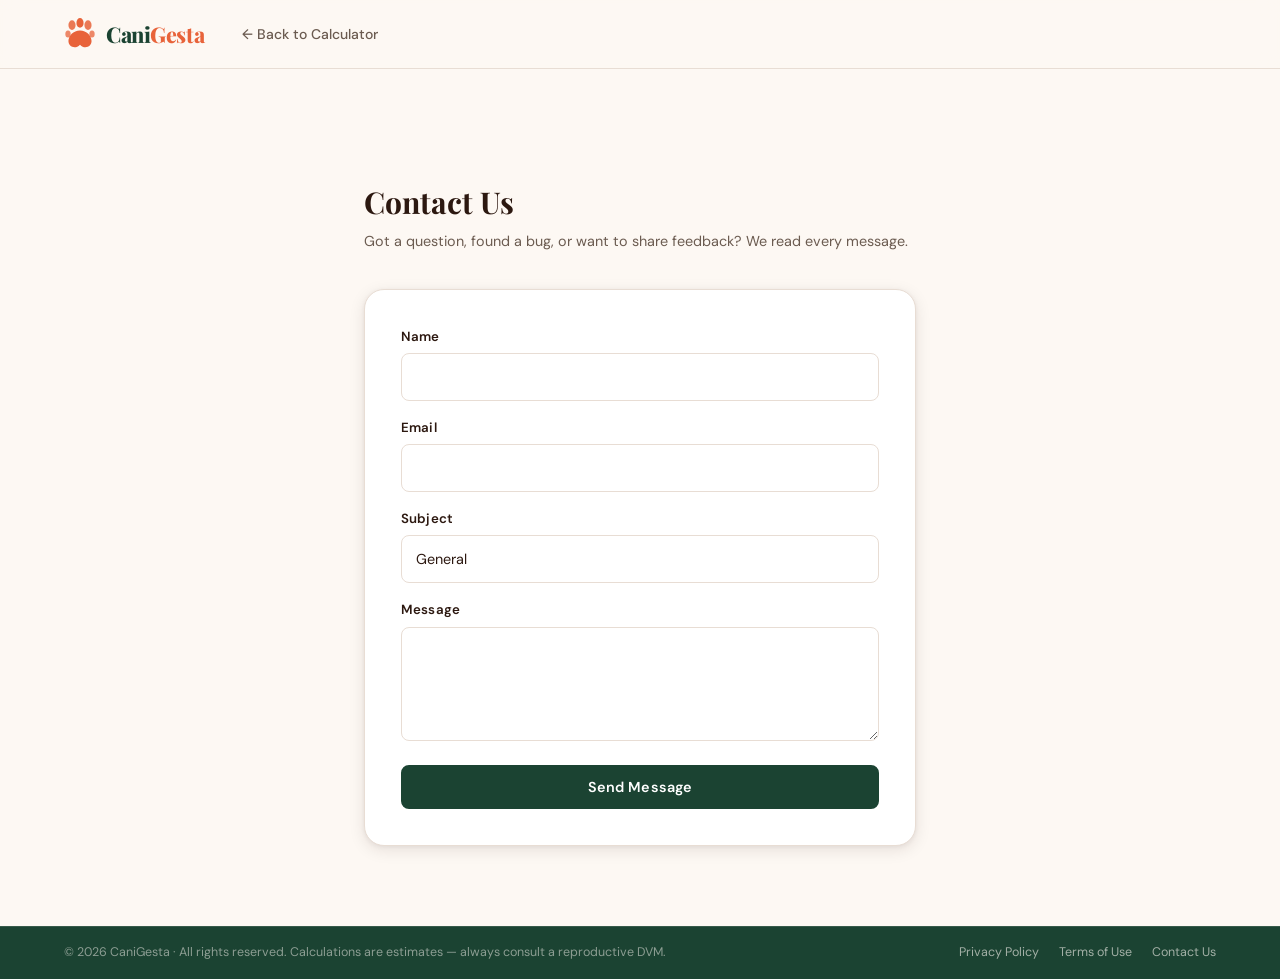
==== commit 09f581a3: "feat: wire auth localStorage signup/login/logout/session, Save to My Litters functional, jsPDF repor" ====
--- a/contact.html
+++ b/contact.html
@@ -5,13 +5,14 @@
   <meta name="viewport" content="width=device-width, initial-scale=1.0">
   <title>Contact Us — CaniGesta</title>
   <meta name="description" content="Get in touch with the CaniGesta team. Send us a message about your experience or any questions.">
-  <link rel="canonical" href="https://dog-pregnancy-calculator.vercel.app/contact.html">
+  <link rel="icon" href="data:image/svg+xml,<svg xmlns='http://www.w3.org/2000/svg' viewBox='0 0 100 100'><text y='.9em' font-size='90'>🐾</text></svg>">
   <link rel="preconnect" href="https://fonts.googleapis.com">
   <link href="https://fonts.googleapis.com/css2?family=DM+Sans:wght@400;500;600&family=Playfair+Display:wght@700&display=swap" rel="stylesheet">
   <link rel="stylesheet" href="app.css">
+  <script>if (localStorage.getItem('cg_theme') === 'dark') document.documentElement.classList.add('dark-mode');</script>
 </head>
 <body class="light-mode">
-  <nav class="navbar">
+  <nav class="navbar" id="main-navbar">
     <div class="nav-container">
       <a href="index.html" class="nav-logo" style="text-decoration:none;">
         <svg class="logo-paw" viewBox="0 0 36 36" fill="none" xmlns="http://www.w3.org/2000/svg">
@@ -24,7 +25,9 @@
         </svg>
         <span class="logo-text">Cani<span class="logo-accent">Gesta</span></span>
       </a>
-      <a href="index.html" class="btn btn-ghost btn-sm" style="margin-left:auto;">← Back to App</a>
+      <div class="nav-links">
+        <a href="index.html" class="nav-link">← Back to Calculator</a>
+      </div>
     </div>
   </nav>
 
@@ -33,70 +36,65 @@
     <p class="text-sub" style="margin-bottom: 36px;">Got a question, found a bug, or want to share feedback? We read every message.</p>
 
     <div class="panel-card card-shadow" style="padding: 36px;">
-      <!-- Formspree endpoint — replace YOUR_FORM_ID with real Formspree ID -->
-      <form id="contact-form" action="https://formspree.io/f/xkgwppbz" method="POST" class="calc-form">
+      <form id="contact-form" action="https://formspree.io/f/xpwzgkna" method="POST" class="calc-form">
         <div class="form-group">
-          <label for="contact-name" class="form-label">Your Name <span class="required">*</span></label>
-          <input type="text" id="contact-name" name="name" class="form-control" placeholder="Jane Doe" required>
+          <label for="contact-name" class="form-label">Name</label>
+          <input type="text" id="contact-name" name="name" class="form-control" required>
         </div>
         <div class="form-group">
-          <label for="contact-email" class="form-label">Email Address <span class="required">*</span></label>
-          <input type="email" id="contact-email" name="email" class="form-control" placeholder="jane@example.com" required>
+          <label for="contact-email" class="form-label">Email</label>
+          <input type="email" id="contact-email" name="email" class="form-control" required>
         </div>
         <div class="form-group">
           <label for="contact-subject" class="form-label">Subject</label>
           <select id="contact-subject" name="subject" class="form-control">
-            <option value="General Question">General Question</option>
-            <option value="Bug Report">Bug Report</option>
-            <option value="Feature Request">Feature Request</option>
-            <option value="PRO Billing">PRO Billing</option>
-            <option value="Other">Other</option>
+            <option>General</option>
+            <option>Bug Report</option>
+            <option>Feature Request</option>
+            <option>Partnership</option>
           </select>
         </div>
         <div class="form-group">
-          <label for="contact-message" class="form-label">Message <span class="required">*</span></label>
-          <textarea id="contact-message" name="message" class="form-control" rows="5" placeholder="Tell us how we can help…" required style="resize:vertical; min-height: 120px;"></textarea>
+          <label for="contact-message" class="form-label">Message</label>
+          <textarea id="contact-message" name="message" class="form-control" rows="5" required></textarea>
         </div>
-        <button type="submit" class="btn btn-primary btn-full" style="margin-top: 8px;">Send Message 📨</button>
+        <button type="submit" class="btn btn-primary btn-full" style="margin-top: 8px;">Send Message</button>
       </form>
-
       <div id="contact-success" class="email-success" style="display:none; margin-top: 16px;">
-        🎉 <strong>Message sent!</strong> We'll get back to you within 24–48 hours.
-      </div>
-
-      <div style="margin-top: 24px; padding-top: 24px; border-top: 1px solid var(--color-border);">
-        <p style="font-size: 0.85rem; color: var(--color-text-sub);">Alternatively, email us directly at <a href="mailto:hello@canigesta.com">hello@canigesta.com</a></p>
+        🎉 <strong>Thanks! We'll reply within 48 hours.</strong>
       </div>
     </div>
   </main>
 
-  <footer class="site-footer" style="margin-top: 0;">
+  <footer class="site-footer">
     <div class="footer-bottom">
       <div class="container footer-bottom-inner">
-        <span>© 2026 CaniGesta · All rights reserved.</span>
+        <span>© 2026 CaniGesta · All rights reserved. Calculations are estimates — always consult a reproductive DVM.</span>
         <div class="footer-bottom-links">
           <a href="privacy.html">Privacy Policy</a>
           <a href="terms.html">Terms of Use</a>
-          <a href="contact.html">Contact</a>
+          <a href="contact.html">Contact Us</a>
         </div>
       </div>
     </div>
   </footer>
 
   <script>
-    const saved = localStorage.getItem('cg_theme');
-    if (saved === 'dark') document.body.classList.add('dark-mode');
-
     document.getElementById('contact-form').addEventListener('submit', function(e) {
-      const btn = this.querySelector('button[type="submit"]');
-      btn.textContent = 'Sending…';
+      e.preventDefault();
+      const btn = this.querySelector('button');
+      btn.textContent = 'Sending...';
       btn.disabled = true;
-      // Show success after Formspree redirects (if AJAX not supported, it redirects)
-      // For client-side success message:
-      setTimeout(() => {
+      fetch(this.action, {
+        method: 'POST', body: new FormData(this), headers: { 'Accept': 'application/json' }
+      }).then(() => {
         this.style.display = 'none';
         document.getElementById('contact-success').style.display = 'block';
-      }, 1000);
+      }).catch(() => {
+        btn.textContent = 'Send Message';
+        btn.disabled = false;
+        alert('Something went wrong — please try again.');
+      });
     });
   </script>
 </body>
--- a/app.css
+++ b/app.css
@@ -254,11 +254,11 @@
   width: 100%;
   z-index: 1000;
   height: var(--nav-height);
-  background: rgba(253,248,243,0.92);
-  backdrop-filter: blur(12px) saturate(180%);
-  -webkit-backdrop-filter: blur(12px) saturate(180%);
-  border-bottom: 1px solid var(--color-border);
-  transition: background 0.3s ease, border-color 0.3s ease;
+  background: rgba(253,248,243,0.93);
+  backdrop-filter: blur(10px);
+  -webkit-backdrop-filter: blur(10px);
+  box-shadow: 0 1px 0 #E8DDD4;
+  transition: background 0.3s ease, box-shadow 0.3s ease;
 }
 
 body.dark-mode .navbar {
